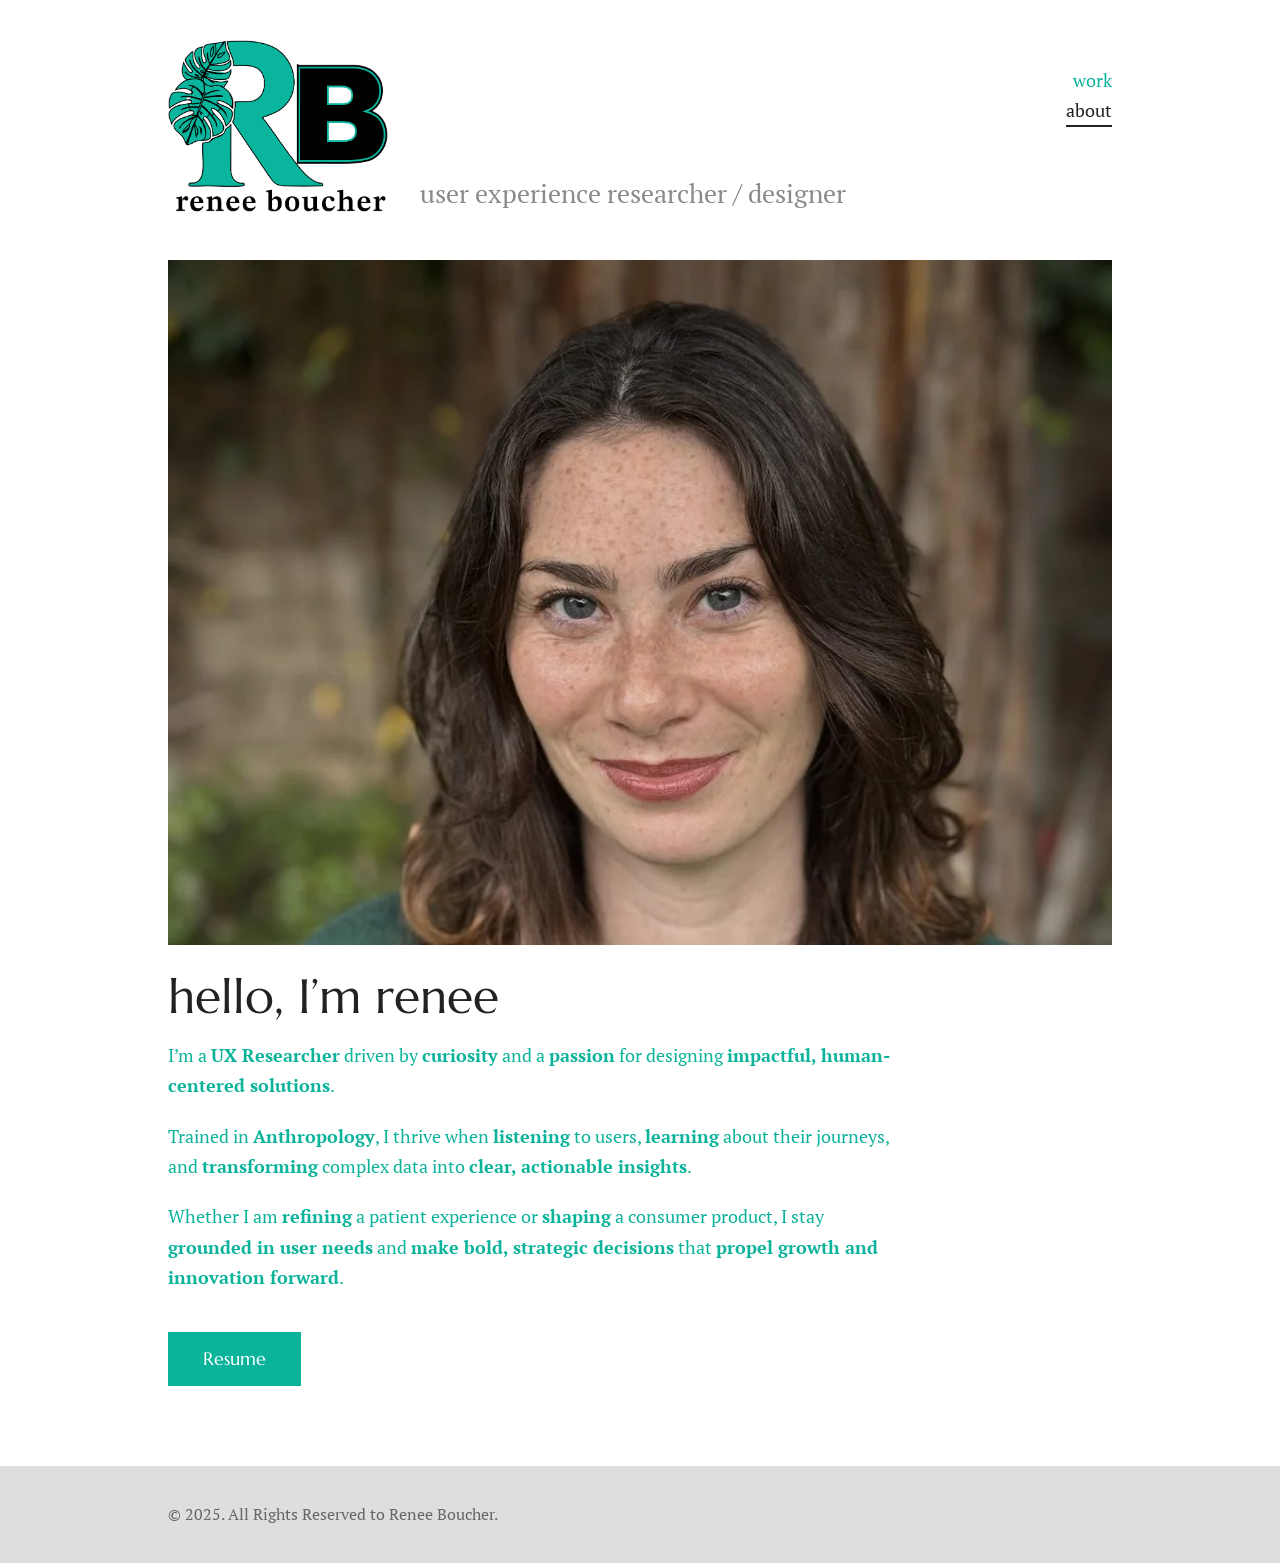
==== about.html @ fdcd7d86 "Add files via upload" ====
<!DOCTYPE html>
<html lang="en">
<head>
<meta charset="utf-8">
<meta name="viewport" content="width=device-width, initial-scale=1">
<title>about — Renee D Boucher</title>
<meta name="description" content="Renee Boucher: user experience researcher and designer.">
<link rel="preconnect" href="https://fonts.googleapis.com">
<link rel="preconnect" href="https://fonts.gstatic.com" crossorigin>
<link href="https://fonts.googleapis.com/css2?family=Marcellus&family=PT+Serif:ital,wght@0,400;0,700;1,400&display=swap" rel="stylesheet">
<link rel="stylesheet" href="style.css">
</head>
<body>
<header class="site-header">
  <a class="logo" href="index.html" aria-label="Renee Boucher, home"><img src="assets/logo.png" alt="RB monogram with a monstera leaf, 'renee boucher'"></a>
  <nav class="site-nav" aria-label="Main">
    <a href="index.html">work</a>
    <a href="about.html" aria-current="page">about</a>
  </nav>
  <p class="tagline">user experience researcher / designer</p>
</header>
<main>

<div class="about measure" style="max-width:none">
  <img class="about-photo" src="assets/about-photo.jpg" alt="Portrait of Renee Boucher">
  <h1>hello, I’m renee</h1>
  <div class="measure">
  <p>I’m a <b>UX Researcher</b> driven by <b>curiosity</b> and a <b>passion</b> for designing <b>impactful, human-centered solutions</b>.</p>
  <p>Trained in <b>Anthropology</b>, I thrive when <b>listening</b> to users, <b>learning</b> about their journeys, and <b>transforming</b> complex data into <b>clear, actionable insights</b>.</p>
  <p>Whether I am <b>refining</b> a patient experience or <b>shaping</b> a consumer product, I stay <b>grounded in user needs</b> and <b>make bold, strategic decisions</b> that <b>propel growth and innovation forward</b>.</p>
  <a class="btn" href="resume.pdf">Resume</a>
  </div>
</div>

</main>
<footer><p>© 2025. All Rights Reserved to Renee Boucher.</p></footer>
</body>
</html>
---- style.css ----
:root{
  --teal:#0bb39b;
  --teal-dark:#078a77;
  --ink:#222;
  --muted:#8a8a8a;
  --faint:#d9d9d9;
  --footer:#dedede;
  --measure:62rem;
}
*{box-sizing:border-box}
html{scroll-behavior:smooth}
body{
  margin:0;color:var(--ink);background:#fff;
  font-family:"PT Serif",Georgia,"Times New Roman",serif;
  font-size:1.125rem;line-height:1.65;
}
img{max-width:100%;height:auto;display:block}
a{color:inherit}
:focus-visible{outline:3px solid var(--teal);outline-offset:3px}

/* header */
.site-header{
  max-width:var(--measure);margin:0 auto;padding:2.5rem 1.5rem 0;
  display:grid;grid-template-columns:auto 1fr;grid-template-rows:auto auto;
  column-gap:2rem;
}
.logo{grid-row:1 / span 2;display:block;width:220px}
.site-nav{justify-self:end;text-align:right;display:flex;flex-direction:column;gap:.1rem;font-size:1.1rem;padding-top:1.6rem}
.site-nav a{text-decoration:none;color:var(--teal)}
.site-nav a[aria-current="page"]{color:var(--ink);border-bottom:2px solid var(--ink)}
.site-nav a:hover{border-bottom:2px solid var(--teal)}
.tagline{grid-column:2;align-self:end;justify-self:start;margin:0;color:var(--muted);font-size:1.6rem;line-height:1.2;padding-bottom:.2rem}

main{max-width:var(--measure);margin:0 auto;padding:3rem 1.5rem 4rem}
.measure{max-width:46rem}

h1,h2,h3{font-family:"Marcellus","PT Serif",Georgia,serif;font-weight:400;color:var(--teal);line-height:1.15;margin:0}
h1{font-size:clamp(2.1rem,5vw,3.1rem);margin-bottom:1rem}
h2{font-size:clamp(1.7rem,3.6vw,2.2rem);margin:4rem 0 1.2rem}
h3{font-size:1.35rem;margin:2.2rem 0 .8rem}
.role{font-weight:700;color:var(--faint);margin:0 0 2rem}
.lede{font-family:"Marcellus","PT Serif",serif;font-size:1.2rem;color:var(--ink);margin:0 0 2.2rem;max-width:44rem}
.hero{width:100%;aspect-ratio:2.4/1;object-fit:cover;margin:2rem 0}
.meta{margin:1.5rem 0 0;padding:0;list-style:none}
.meta li{margin:.5rem 0}
.meta b{color:var(--teal)}
p{margin:0 0 1.25rem}
strong,.key{font-weight:700}
.big-question{
  font-family:"Marcellus",serif;color:var(--teal);text-align:center;
  font-size:clamp(1.4rem,3vw,1.9rem);line-height:1.3;max-width:40rem;margin:4.5rem auto;
}
.quote{font-family:"Marcellus",serif;color:var(--teal);font-size:1.35rem;line-height:1.4;margin:2rem 0;max-width:44rem}
.quotes{margin:2rem 0}
.quotes p{font-family:"Marcellus",serif;color:var(--teal);font-size:1.25rem;margin:0 0 1.5rem}
figure{margin:2.5rem 0}
figure img{margin:0 auto}
figcaption{margin-top:.8rem;font-size:1rem;color:#555;text-align:center}
.figure-narrow img{max-width:34rem}
.pair{display:grid;grid-template-columns:1fr 1fr;gap:1.5rem;align-items:start;margin:2.5rem 0}
.pair figure{margin:0}
.bullets{max-width:34rem;margin:1rem 0 1.5rem 2rem}
.tasks{list-style:none;margin:1.5rem 0;padding:0}
.tasks li{margin:.6rem 0;color:var(--teal)}
.tasks b{color:var(--teal)}
.nda{color:var(--faint);margin-top:3rem}
.nda b{color:var(--faint)}

/* work grid */
.grid{display:grid;grid-template-columns:repeat(auto-fill,minmax(19rem,1fr));gap:2.5rem 2rem}
.card{display:block;text-decoration:none}
.card .thumb{width:100%;aspect-ratio:4/3;object-fit:cover;background:#f2f2f2}
.card h2{font-size:1.45rem;margin:1rem 0 .3rem}
.card p{margin:0;color:var(--muted);font-size:1rem}
.card:hover h2{text-decoration:underline;text-underline-offset:4px}

/* about */
.about-photo{width:100%;aspect-ratio:4/2.9;object-fit:cover;object-position:50% 38%;margin:0 0 1.5rem}
.about h1{color:var(--ink);font-size:clamp(2.2rem,5vw,3rem)}
.about p{color:var(--teal);font-size:1.15rem}
.about p b{font-weight:700}
.btn{
  display:inline-block;background:var(--teal);color:#fff;text-decoration:none;
  padding:.75rem 2.2rem;font-family:"Marcellus",serif;font-size:1.15rem;margin-top:1.2rem;
}
.btn:hover{background:var(--teal-dark)}

/* research */
.pubs{list-style:none;margin:0;padding:0}
.pubs li{margin:0 0 2rem}
.pubs a{border-bottom:2px solid var(--ink);text-decoration:none;font-family:"Marcellus",serif}
.pubs a:hover{color:var(--teal);border-color:var(--teal)}
.pubs .venue{color:#777}
.in-review{font-style:italic;color:#777}

/* galleries */
.gallery{display:flex;flex-direction:column;align-items:center;gap:1.1rem;margin:2rem 0}
.gallery img{max-height:46rem;width:auto}

/* pager */
.pager{display:flex;justify-content:space-between;gap:1.5rem;margin-top:5rem;font-family:"Marcellus",serif;font-size:1.5rem;line-height:1.2}
.pager a{text-decoration:none;display:flex;gap:.8rem;align-items:center;max-width:46%}
.pager a:hover span{text-decoration:underline;text-underline-offset:4px}
.pager .next{margin-left:auto;text-align:right}

footer{background:var(--footer);color:#fff;margin-top:1rem}
footer p{max-width:var(--measure);margin:0 auto;padding:2.2rem 1.5rem;color:#666;font-size:1rem}

@media (max-width:720px){
  body{font-size:1.05rem}
  .site-header{grid-template-columns:1fr auto;padding-top:1.5rem}
  .logo{width:150px;grid-row:1}
  .site-nav{grid-column:2;padding-top:.6rem}
  .tagline{grid-column:1 / -1;grid-row:2;font-size:1.2rem;margin-top:.6rem}
  .pair{grid-template-columns:1fr}
  .hero{aspect-ratio:1.7/1}
  .pager{font-size:1.15rem}
}
@media (prefers-reduced-motion:reduce){html{scroll-behavior:auto}}

/* media / demos */
.demo{display:grid;grid-template-columns:minmax(0,20rem) 1fr;gap:3rem;align-items:start;margin:2.5rem 0}
.demo video{width:100%;height:auto;background:#000;display:block}
.demo-wide video{width:100%;height:auto;background:#000;display:block}
.screens{display:grid;grid-template-columns:repeat(4,1fr);gap:1.25rem;margin:2.5rem 0}
.screens figure{margin:0}
.screens figcaption{font-size:.95rem}
.card .thumb-contain{object-fit:contain;background:#111}
@media (max-width:720px){
  .demo{grid-template-columns:1fr;gap:1.5rem}
  .demo video{max-width:20rem;margin:0 auto}
  .screens{grid-template-columns:repeat(2,1fr)}
}
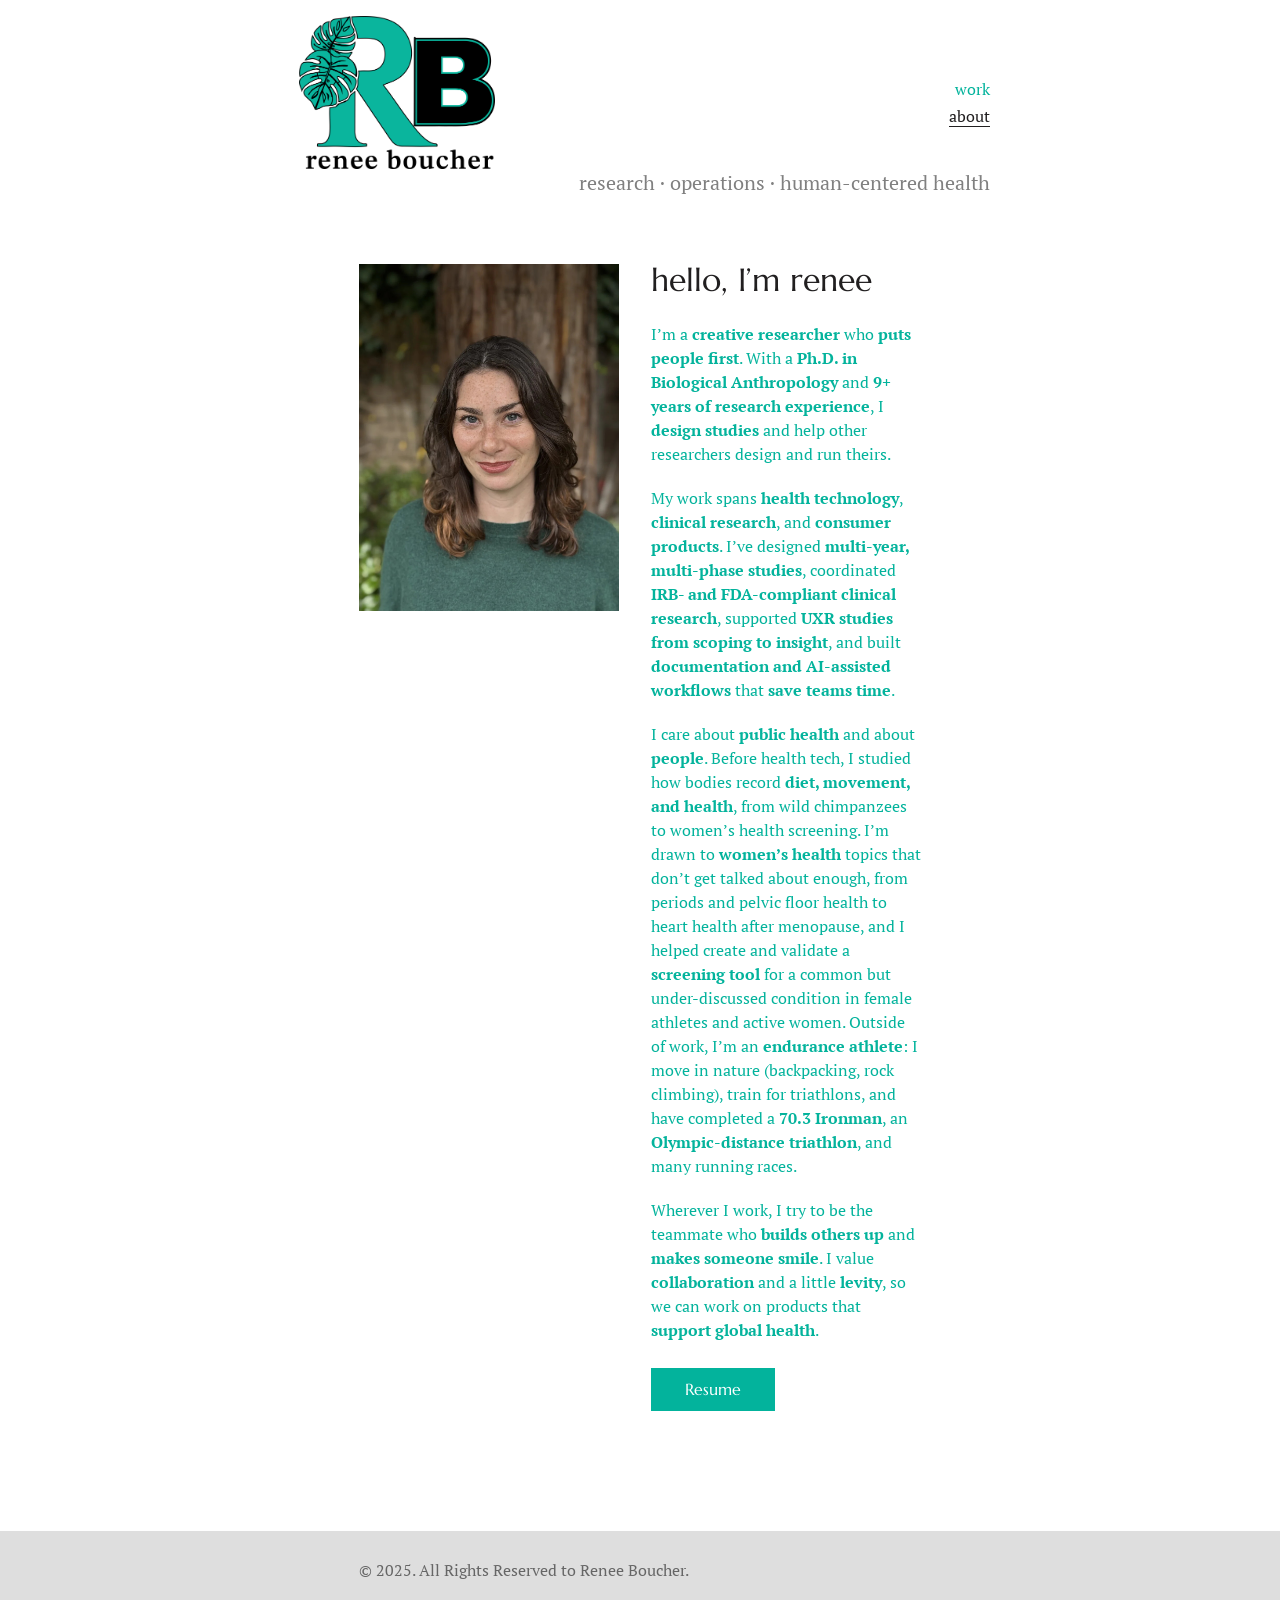
==== commit bf9b60a9: "Add files via upload" ====
--- a/about.html
+++ b/about.html
@@ -4,7 +4,7 @@
 <meta charset="utf-8">
 <meta name="viewport" content="width=device-width, initial-scale=1">
 <title>about — Renee D Boucher</title>
-<meta name="description" content="Renee Boucher: user experience researcher and designer.">
+<meta name="description" content="Renee Boucher: research, operations, and human-centered health.">
 <link rel="preconnect" href="https://fonts.googleapis.com">
 <link rel="preconnect" href="https://fonts.gstatic.com" crossorigin>
 <link href="https://fonts.googleapis.com/css2?family=Marcellus&family=PT+Serif:ital,wght@0,400;0,700;1,400&display=swap" rel="stylesheet">
@@ -17,18 +17,19 @@
     <a href="index.html">work</a>
     <a href="about.html" aria-current="page">about</a>
   </nav>
-  <p class="tagline">user experience researcher / designer</p>
+  <p class="tagline">research · operations · human-centered health</p>
 </header>
 <main>
 
-<div class="about measure" style="max-width:none">
+<div class="about">
   <img class="about-photo" src="assets/about-photo.jpg" alt="Portrait of Renee Boucher">
-  <h1>hello, I’m renee</h1>
-  <div class="measure">
-  <p>I’m a <b>UX Researcher</b> driven by <b>curiosity</b> and a <b>passion</b> for designing <b>impactful, human-centered solutions</b>.</p>
-  <p>Trained in <b>Anthropology</b>, I thrive when <b>listening</b> to users, <b>learning</b> about their journeys, and <b>transforming</b> complex data into <b>clear, actionable insights</b>.</p>
-  <p>Whether I am <b>refining</b> a patient experience or <b>shaping</b> a consumer product, I stay <b>grounded in user needs</b> and <b>make bold, strategic decisions</b> that <b>propel growth and innovation forward</b>.</p>
-  <a class="btn" href="resume.pdf">Resume</a>
+  <div>
+    <h1>hello, I’m renee</h1>
+    <p>I’m a <b>creative researcher</b> who <b>puts people first</b>. With a <b>Ph.D. in Biological Anthropology</b> and <b>9+ years of research experience</b>, I <b>design studies</b> and help other researchers design and run theirs.</p>
+    <p>My work spans <b>health technology</b>, <b>clinical research</b>, and <b>consumer products</b>. I’ve designed <b>multi-year, multi-phase studies</b>, coordinated <b>IRB- and FDA-compliant clinical research</b>, supported <b>UXR studies from scoping to insight</b>, and built <b>documentation and AI-assisted workflows</b> that <b>save teams time</b>.</p>
+    <p>I care about <b>public health</b> and about <b>people</b>. Before health tech, I studied how bodies record <b>diet, movement, and health</b>, from wild chimpanzees to women’s health screening. I’m drawn to <b>women’s health</b> topics that don’t get talked about enough, from periods and pelvic floor health to heart health after menopause, and I helped create and validate a <b>screening tool</b> for a common but under-discussed condition in female athletes and active women. Outside of work, I’m an <b>endurance athlete</b>: I move in nature (backpacking, rock climbing), train for triathlons, and have completed a <b>70.3 Ironman</b>, an <b>Olympic-distance triathlon</b>, and many running races.</p>
+    <p>Wherever I work, I try to be the teammate who <b>builds others up</b> and <b>makes someone smile</b>. I value <b>collaboration</b> and a little <b>levity</b>, so we can work on products that <b>support global health</b>.</p>
+    <a class="btn" href="resume.pdf">Resume</a>
   </div>
 </div>
 
--- a/style.css
+++ b/style.css
@@ -1,133 +1,139 @@
+/* Built to match the original Squarespace pages (measured from the PDFs at an 816px page width). */
 :root{
-  --teal:#0bb39b;
-  --teal-dark:#078a77;
-  --ink:#222;
-  --muted:#8a8a8a;
-  --faint:#d9d9d9;
-  --footer:#dedede;
-  --measure:62rem;
+  --teal:#03b39c;
+  --ink:#211f20;
+  --muted:#808080;
+  --faint:#dedede;
+  --page:816px;
 }
 *{box-sizing:border-box}
-html{scroll-behavior:smooth}
-body{
-  margin:0;color:var(--ink);background:#fff;
-  font-family:"PT Serif",Georgia,"Times New Roman",serif;
-  font-size:1.125rem;line-height:1.65;
-}
-img{max-width:100%;height:auto;display:block}
+body{margin:0;background:#fff;color:var(--ink);font-family:"Marcellus",Georgia,serif;font-size:16px;line-height:1.17}
+img,video{max-width:100%;height:auto;display:block}
 a{color:inherit}
 :focus-visible{outline:3px solid var(--teal);outline-offset:3px}
 
-/* header */
-.site-header{
-  max-width:var(--measure);margin:0 auto;padding:2.5rem 1.5rem 0;
-  display:grid;grid-template-columns:auto 1fr;grid-template-rows:auto auto;
-  column-gap:2rem;
+/* header: --u is 1% of the page width, capped at the 816px page */
+:root{--u:calc(min(100vw,816px) / 100)}
+.site-header{position:relative;max-width:var(--page);margin:0 auto;height:calc(var(--u) * 28.7)}
+.logo{position:absolute;left:calc(var(--u) * 8.2);top:calc(var(--u) * 2);width:calc(var(--u) * 24);display:block}
+.site-nav{position:absolute;right:calc(var(--u) * 7.1);top:calc(var(--u) * 9.8);display:flex;flex-direction:column;align-items:flex-end;gap:calc(var(--u) * 1);
+  font-family:"PT Serif",Georgia,serif;font-size:clamp(13px,1.96vw,16px);line-height:1.2}
+.site-nav a{text-decoration:none;color:var(--teal)}
+.site-nav a[aria-current="page"]{color:var(--ink);border-bottom:1px solid var(--ink)}
+.site-nav a:hover{border-bottom:1px solid var(--teal)}
+.tagline{position:absolute;right:calc(var(--u) * 7.1);top:calc(var(--u) * 21.2);margin:0;color:var(--muted);text-align:right;white-space:nowrap;
+  font-family:"PT Serif",Georgia,serif;font-size:clamp(11px,2.45vw,20px);line-height:1}
+
+main{max-width:var(--page);margin:0 auto;padding:0 9.9% 120px}
+h1,h2{font-weight:400;color:var(--teal);margin:0}
+h1{font-size:32px;line-height:1.06}
+h2{font-size:32px;line-height:1.06;margin:133px 0 31px}
+h2.sm{font-size:24px;margin:60px 0 31px}
+h3{font-weight:400;color:var(--ink);font-size:16px;margin:0 0 .6em}
+p{margin:0 0 29px}
+.role{font-family:"PT Serif",Georgia,serif;font-weight:700;color:var(--faint);margin:110px 0 49px}
+.lede{margin:0 0 52px}
+.key{font-weight:700}
+.hero{width:100%;aspect-ratio:654/235;object-fit:cover;margin:0 0 13px}
+.meta{list-style:none;margin:0;padding:0;font-family:"PT Serif",Georgia,serif}
+.meta li{margin:0 0 16px}
+.meta b{color:var(--teal)}
+.big-question{font-size:24px;line-height:1.17;color:var(--teal);text-align:center;max-width:603px;margin:70px auto 0}
+.quote{font-size:24px;line-height:1.17;color:var(--teal);margin:0 0 29px}
+.q19{font-size:19px;color:var(--teal);margin:0 0 110px;max-width:610px}
+.q24{font-size:24px;color:var(--teal);margin:0 0 110px}
+figure{margin:100px auto 0;text-align:center}
+figure img{margin:0 auto}
+figure + p,figure + ul,figure + .big-question{margin-top:60px}
+figcaption{margin-top:14px}
+.w454{width:454px}.w428{width:428px}.w400{width:400px}.w384{width:384px}.w312{width:312px}.w288{width:288px}.w264{width:264px}
+.w166{width:166px}.w128{width:128px}.w506{width:506px}.w558{width:558px}
+.banner{width:100%;aspect-ratio:654/200;object-fit:cover}
+.banner-200{width:100%;aspect-ratio:654/200;object-fit:cover}
+.bullets{list-style:none;margin:0 0 28px 102px;padding:0}
+.bullets li{margin:0 0 8px}
+.bullets li::before{content:"\2022\00a0"}
+.tasks{list-style:none;margin:40px 0 0;padding:0;font-family:"PT Serif",Georgia,serif;color:var(--teal)}
+.tasks li{margin:0 0 21px}
+.tasks b{font-weight:700}
+.nda{font-family:"PT Serif",Georgia,serif;font-weight:700;color:var(--faint);margin:130px 0 0}
+.pager{display:flex;justify-content:space-between;gap:24px;margin-top:70px;font-size:24px;line-height:1.17}
+.pager a{display:flex;gap:28px;align-items:flex-start;text-decoration:none;max-width:47%}
+.pager .next{margin-left:auto;text-align:right}
+.pager a:hover span:not([aria-hidden]){text-decoration:underline;text-underline-offset:4px}
+footer{background:var(--faint)}
+footer p{max-width:var(--page);margin:0 auto;padding:30px 9.9%;color:#666;font-family:"PT Serif",Georgia,serif}
+
+/* pairs and galleries */
+.pair{display:grid;grid-template-columns:1fr 1fr;gap:20px;align-items:start;margin-top:100px}
+.pair figure{margin:0}
+
+/* home: tiles that blur on hover and reveal the title */
+.tiles{display:grid;grid-template-columns:repeat(3,1fr);gap:18px;margin-top:20px}
+.tile{position:relative;display:block;aspect-ratio:1/1;overflow:hidden;background:#111;text-decoration:none}
+.tile img{width:100%;height:100%;object-fit:cover;transition:filter .25s,transform .25s}
+.tile img.contain{object-fit:contain}
+.tile img.contain-light{object-fit:contain;background:#f3f3f3;padding:6px}
+.tile .tile-title{position:absolute;inset:0;display:flex;align-items:center;justify-content:center;text-align:center;
+  padding:14px;color:#fff;font-size:21px;line-height:1.2;opacity:0;transition:opacity .25s;
+  background:rgba(0,0,0,.28);text-shadow:0 1px 8px rgba(0,0,0,.45)}
+@media (hover:hover){
+  .tile:hover img,.tile:focus-visible img{filter:blur(7px);transform:scale(1.06)}
+  .tile:hover .tile-title,.tile:focus-visible .tile-title{opacity:1}
 }
-.logo{grid-row:1 / span 2;display:block;width:220px}
-.site-nav{justify-self:end;text-align:right;display:flex;flex-direction:column;gap:.1rem;font-size:1.1rem;padding-top:1.6rem}
-.site-nav a{text-decoration:none;color:var(--teal)}
-.site-nav a[aria-current="page"]{color:var(--ink);border-bottom:2px solid var(--ink)}
-.site-nav a:hover{border-bottom:2px solid var(--teal)}
-.tagline{grid-column:2;align-self:end;justify-self:start;margin:0;color:var(--muted);font-size:1.6rem;line-height:1.2;padding-bottom:.2rem}
-
-main{max-width:var(--measure);margin:0 auto;padding:3rem 1.5rem 4rem}
-.measure{max-width:46rem}
-
-h1,h2,h3{font-family:"Marcellus","PT Serif",Georgia,serif;font-weight:400;color:var(--teal);line-height:1.15;margin:0}
-h1{font-size:clamp(2.1rem,5vw,3.1rem);margin-bottom:1rem}
-h2{font-size:clamp(1.7rem,3.6vw,2.2rem);margin:4rem 0 1.2rem}
-h3{font-size:1.35rem;margin:2.2rem 0 .8rem}
-.role{font-weight:700;color:var(--faint);margin:0 0 2rem}
-.lede{font-family:"Marcellus","PT Serif",serif;font-size:1.2rem;color:var(--ink);margin:0 0 2.2rem;max-width:44rem}
-.hero{width:100%;aspect-ratio:2.4/1;object-fit:cover;margin:2rem 0}
-.meta{margin:1.5rem 0 0;padding:0;list-style:none}
-.meta li{margin:.5rem 0}
-.meta b{color:var(--teal)}
-p{margin:0 0 1.25rem}
-strong,.key{font-weight:700}
-.big-question{
-  font-family:"Marcellus",serif;color:var(--teal);text-align:center;
-  font-size:clamp(1.4rem,3vw,1.9rem);line-height:1.3;max-width:40rem;margin:4.5rem auto;
+@media (hover:none){
+  .tile{aspect-ratio:auto;overflow:visible;background:none}
+  .tile img{height:auto;aspect-ratio:1/1;background:#111}
+  .tile img.contain-light{background:#f3f3f3}
+  .tile .tile-title{position:static;display:block;opacity:1;color:var(--teal);background:none;text-shadow:none;
+    text-align:left;padding:10px 0 4px;font-size:17px;line-height:1.2}
 }
-.quote{font-family:"Marcellus",serif;color:var(--teal);font-size:1.35rem;line-height:1.4;margin:2rem 0;max-width:44rem}
-.quotes{margin:2rem 0}
-.quotes p{font-family:"Marcellus",serif;color:var(--teal);font-size:1.25rem;margin:0 0 1.5rem}
-figure{margin:2.5rem 0}
-figure img{margin:0 auto}
-figcaption{margin-top:.8rem;font-size:1rem;color:#555;text-align:center}
-.figure-narrow img{max-width:34rem}
-.pair{display:grid;grid-template-columns:1fr 1fr;gap:1.5rem;align-items:start;margin:2.5rem 0}
-.pair figure{margin:0}
-.bullets{max-width:34rem;margin:1rem 0 1.5rem 2rem}
-.tasks{list-style:none;margin:1.5rem 0;padding:0}
-.tasks li{margin:.6rem 0;color:var(--teal)}
-.tasks b{color:var(--teal)}
-.nda{color:var(--faint);margin-top:3rem}
-.nda b{color:var(--faint)}
-
-/* work grid */
-.grid{display:grid;grid-template-columns:repeat(auto-fill,minmax(19rem,1fr));gap:2.5rem 2rem}
-.card{display:block;text-decoration:none}
-.card .thumb{width:100%;aspect-ratio:4/3;object-fit:cover;background:#f2f2f2}
-.card h2{font-size:1.45rem;margin:1rem 0 .3rem}
-.card p{margin:0;color:var(--muted);font-size:1rem}
-.card:hover h2{text-decoration:underline;text-underline-offset:4px}
+@media (prefers-reduced-motion:reduce){.tile img,.tile .tile-title{transition:none}}
 
 /* about */
-.about-photo{width:100%;aspect-ratio:4/2.9;object-fit:cover;object-position:50% 38%;margin:0 0 1.5rem}
-.about h1{color:var(--ink);font-size:clamp(2.2rem,5vw,3rem)}
-.about p{color:var(--teal);font-size:1.15rem}
+.about{display:grid;grid-template-columns:260px 1fr;gap:32px;align-items:start;margin-top:30px}
+.about-photo{width:100%;aspect-ratio:3/4;object-fit:cover;object-position:50% 25%}
+.about h1{color:var(--ink);margin-bottom:24px}
+.about p{font-family:"PT Serif",Georgia,serif;color:var(--teal);line-height:1.5;margin-bottom:20px}
 .about p b{font-weight:700}
-.btn{
-  display:inline-block;background:var(--teal);color:#fff;text-decoration:none;
-  padding:.75rem 2.2rem;font-family:"Marcellus",serif;font-size:1.15rem;margin-top:1.2rem;
-}
-.btn:hover{background:var(--teal-dark)}
+.btn{display:inline-block;background:var(--teal);color:#fff;text-decoration:none;padding:12px 34px;margin-top:6px}
+.btn:hover{background:#028a78}
 
 /* research */
 .pubs{list-style:none;margin:0;padding:0}
-.pubs li{margin:0 0 2rem}
-.pubs a{border-bottom:2px solid var(--ink);text-decoration:none;font-family:"Marcellus",serif}
-.pubs a:hover{color:var(--teal);border-color:var(--teal)}
-.pubs .venue{color:#777}
-.in-review{font-style:italic;color:#777}
+.pubs li{margin:0 0 31px}
+.pubs a{text-decoration:underline;text-decoration-thickness:1px;text-underline-offset:3px}
+.pubs a:hover{color:var(--teal)}
+.venue{color:var(--muted)}
+.in-review{font-style:italic;color:var(--muted)}
 
-/* galleries */
-.gallery{display:flex;flex-direction:column;align-items:center;gap:1.1rem;margin:2rem 0}
-.gallery img{max-height:46rem;width:auto}
+/* artwork */
+.gallery{display:flex;flex-direction:column;align-items:center;gap:11px;margin:40px 0}
+.gallery img{height:auto}
 
-/* pager */
-.pager{display:flex;justify-content:space-between;gap:1.5rem;margin-top:5rem;font-family:"Marcellus",serif;font-size:1.5rem;line-height:1.2}
-.pager a{text-decoration:none;display:flex;gap:.8rem;align-items:center;max-width:46%}
-.pager a:hover span{text-decoration:underline;text-underline-offset:4px}
-.pager .next{margin-left:auto;text-align:right}
+/* demos */
+.demo{display:grid;grid-template-columns:minmax(0,260px) 1fr;gap:40px;align-items:start;margin:60px 0 0}
+.demo video{width:100%;background:#000}
+.demo-wide video{width:100%;background:#000}
+.screens{display:grid;grid-template-columns:repeat(4,1fr);gap:14px;margin-top:70px}
+.screens figure{margin:0}
+.screens figcaption{font-size:14px;margin-top:8px}
 
-footer{background:var(--footer);color:#fff;margin-top:1rem}
-footer p{max-width:var(--measure);margin:0 auto;padding:2.2rem 1.5rem;color:#666;font-size:1rem}
+@media (max-width:640px){
+  .tiles{grid-template-columns:repeat(2,1fr)}
+  .about{grid-template-columns:1fr}
+  .about-photo{max-width:320px}
+  .demo{grid-template-columns:1fr}
+  .demo video{max-width:260px}
+  .screens{grid-template-columns:repeat(2,1fr)}
+  .w454,.w428,.w400,.w384,.w312,.w288,.w506,.w558{width:100%}
+  h2{margin-top:90px}
+  .pager{font-size:19px}
+}
 
-@media (max-width:720px){
-  body{font-size:1.05rem}
-  .site-header{grid-template-columns:1fr auto;padding-top:1.5rem}
-  .logo{width:150px;grid-row:1}
-  .site-nav{grid-column:2;padding-top:.6rem}
-  .tagline{grid-column:1 / -1;grid-row:2;font-size:1.2rem;margin-top:.6rem}
-  .pair{grid-template-columns:1fr}
-  .hero{aspect-ratio:1.7/1}
-  .pager{font-size:1.15rem}
-}
-@media (prefers-reduced-motion:reduce){html{scroll-behavior:auto}}
+.credit{font-size:14px;line-height:1.35;color:#555;text-align:left;margin-top:12px}
+.credit a{color:#555}
+.credit a:hover{color:var(--teal)}
+.pair figcaption{font-size:14px;color:#555}
 
-/* media / demos */
-.demo{display:grid;grid-template-columns:minmax(0,20rem) 1fr;gap:3rem;align-items:start;margin:2.5rem 0}
-.demo video{width:100%;height:auto;background:#000;display:block}
-.demo-wide video{width:100%;height:auto;background:#000;display:block}
-.screens{display:grid;grid-template-columns:repeat(4,1fr);gap:1.25rem;margin:2.5rem 0}
-.screens figure{margin:0}
-.screens figcaption{font-size:.95rem}
-.card .thumb-contain{object-fit:contain;background:#111}
-@media (max-width:720px){
-  .demo{grid-template-columns:1fr;gap:1.5rem}
-  .demo video{max-width:20rem;margin:0 auto}
-  .screens{grid-template-columns:repeat(2,1fr)}
-}
+.pair + p{margin-top:60px}
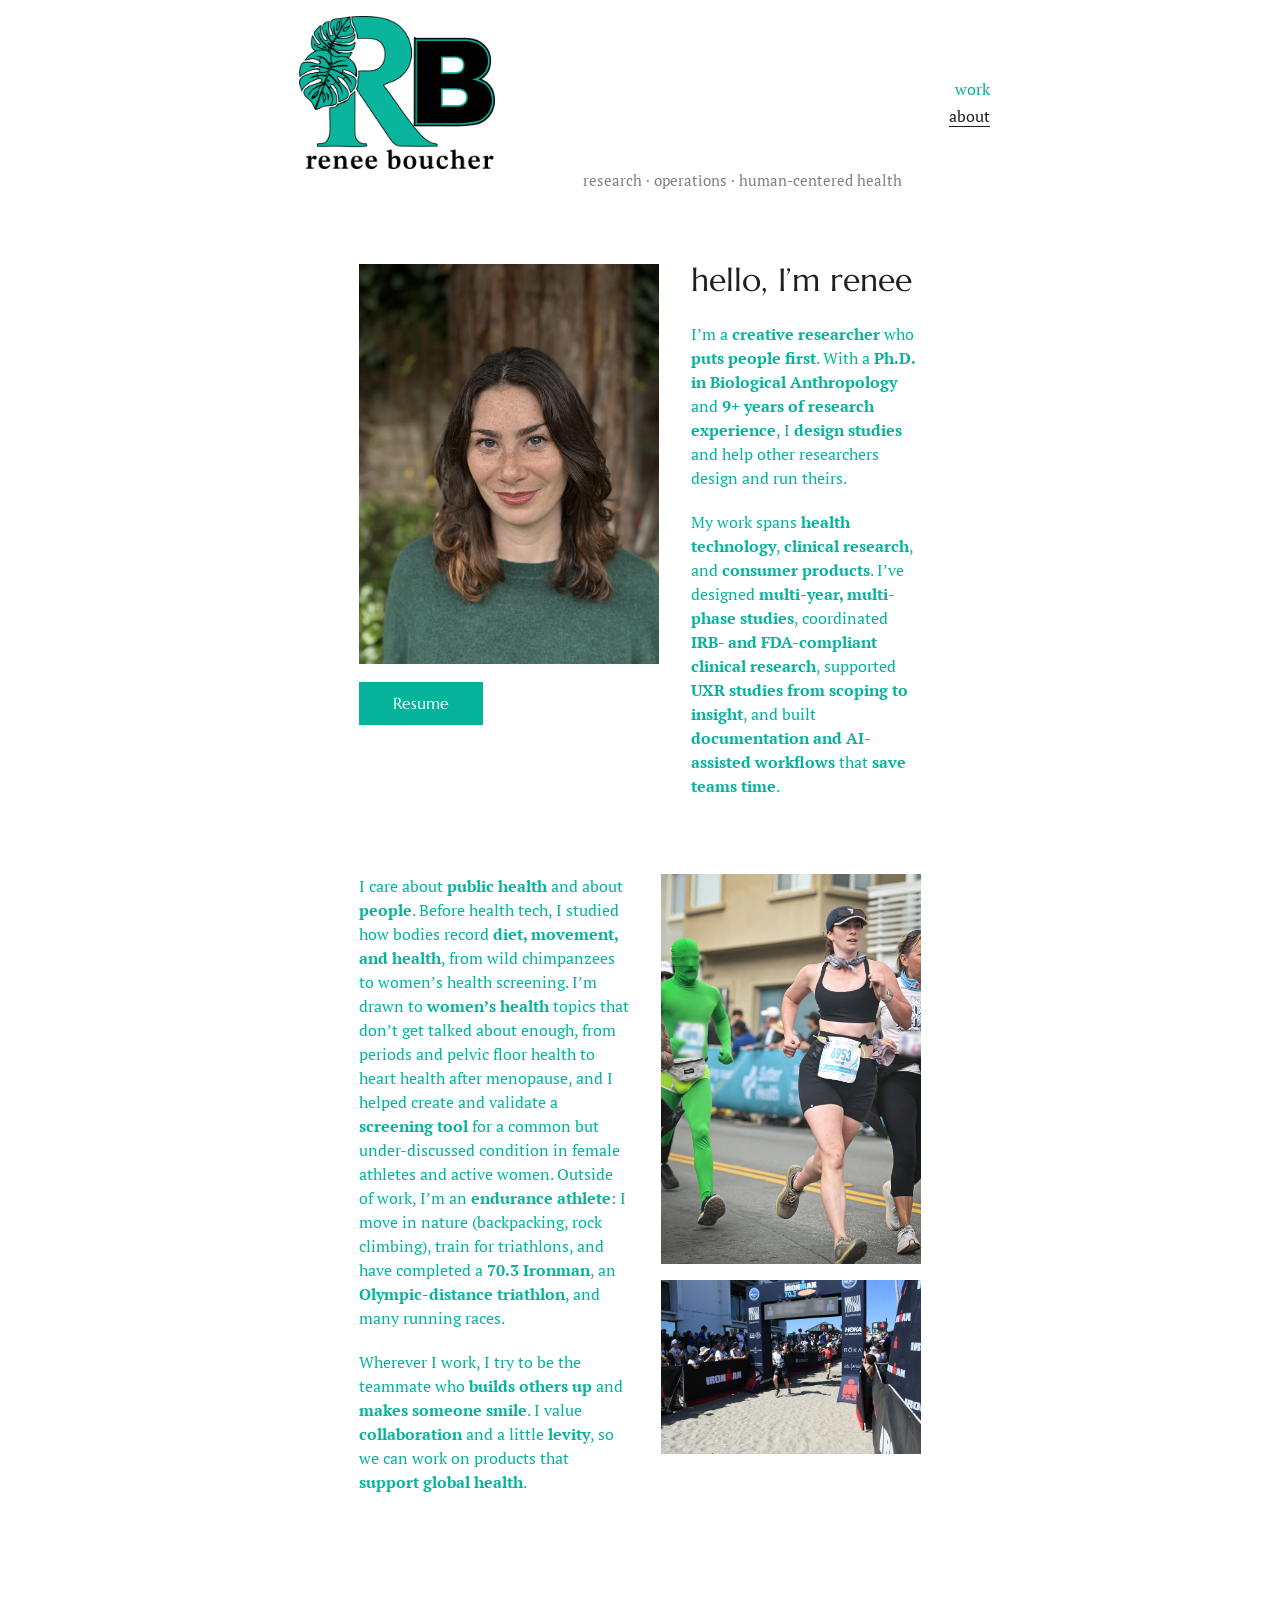
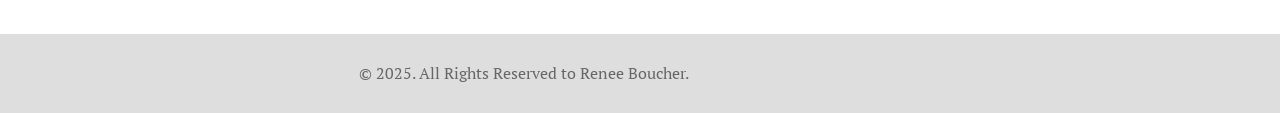
==== commit 30c918bd: "Add files via upload" ====
--- a/about.html
+++ b/about.html
@@ -8,11 +8,11 @@
 <link rel="preconnect" href="https://fonts.googleapis.com">
 <link rel="preconnect" href="https://fonts.gstatic.com" crossorigin>
 <link href="https://fonts.googleapis.com/css2?family=Marcellus&family=PT+Serif:ital,wght@0,400;0,700;1,400&display=swap" rel="stylesheet">
-<link rel="stylesheet" href="style.css">
+<link rel="stylesheet" href="style.css?v=20261026b">
 </head>
 <body>
 <header class="site-header">
-  <a class="logo" href="index.html" aria-label="Renee Boucher, home"><img src="assets/logo.png" alt="RB monogram with a monstera leaf, 'renee boucher'"></a>
+  <a class="logo" href="index.html" aria-label="Renee Boucher, home"><img src="assets/logo.png?v=20261026b" alt="RB monogram with a monstera leaf, 'renee boucher'"></a>
   <nav class="site-nav" aria-label="Main">
     <a href="index.html">work</a>
     <a href="about.html" aria-current="page">about</a>
@@ -22,14 +22,24 @@
 <main>
 
 <div class="about">
-  <img class="about-photo" src="assets/about-photo.jpg" alt="Portrait of Renee Boucher">
+  <div class="about-left">
+    <img class="about-photo" src="assets/about-photo.jpg?v=20261026b" alt="Portrait of Renee Boucher">
+    <a class="btn" href="resume.pdf">Resume</a>
+  </div>
   <div>
     <h1>hello, I’m renee</h1>
     <p>I’m a <b>creative researcher</b> who <b>puts people first</b>. With a <b>Ph.D. in Biological Anthropology</b> and <b>9+ years of research experience</b>, I <b>design studies</b> and help other researchers design and run theirs.</p>
     <p>My work spans <b>health technology</b>, <b>clinical research</b>, and <b>consumer products</b>. I’ve designed <b>multi-year, multi-phase studies</b>, coordinated <b>IRB- and FDA-compliant clinical research</b>, supported <b>UXR studies from scoping to insight</b>, and built <b>documentation and AI-assisted workflows</b> that <b>save teams time</b>.</p>
+  </div>
+</div>
+<div class="about-row2">
+  <div class="about-text">
     <p>I care about <b>public health</b> and about <b>people</b>. Before health tech, I studied how bodies record <b>diet, movement, and health</b>, from wild chimpanzees to women’s health screening. I’m drawn to <b>women’s health</b> topics that don’t get talked about enough, from periods and pelvic floor health to heart health after menopause, and I helped create and validate a <b>screening tool</b> for a common but under-discussed condition in female athletes and active women. Outside of work, I’m an <b>endurance athlete</b>: I move in nature (backpacking, rock climbing), train for triathlons, and have completed a <b>70.3 Ironman</b>, an <b>Olympic-distance triathlon</b>, and many running races.</p>
     <p>Wherever I work, I try to be the teammate who <b>builds others up</b> and <b>makes someone smile</b>. I value <b>collaboration</b> and a little <b>levity</b>, so we can work on products that <b>support global health</b>.</p>
-    <a class="btn" href="resume.pdf">Resume</a>
+  </div>
+  <div class="about-photos">
+    <img src="assets/about-run.jpg?v=20261026b" alt="Renee running in a road race" loading="lazy">
+    <img src="assets/about-ironman.jpg?v=20261026b" alt="Renee running toward the finish line of the IRONMAN 70.3 Santa Cruz race" loading="lazy">
   </div>
 </div>
 
--- a/style.css
+++ b/style.css
@@ -21,8 +21,7 @@
 .site-nav a{text-decoration:none;color:var(--teal)}
 .site-nav a[aria-current="page"]{color:var(--ink);border-bottom:1px solid var(--ink)}
 .site-nav a:hover{border-bottom:1px solid var(--teal)}
-.tagline{position:absolute;right:calc(var(--u) * 7.1);top:calc(var(--u) * 21.2);margin:0;color:var(--muted);text-align:right;white-space:nowrap;
-  font-family:"PT Serif",Georgia,serif;font-size:clamp(11px,2.45vw,20px);line-height:1}
+.tagline{position:absolute;left:calc(var(--u) * 62.5);top:calc(var(--u) * 21.2);transform:translateX(-50%);margin:0;color:var(--muted);white-space:nowrap;font-family:"PT Serif",Georgia,serif;font-size:clamp(9px,1.84vw,15px);line-height:1}
 
 main{max-width:var(--page);margin:0 auto;padding:0 9.9% 120px}
 h1,h2{font-weight:400;color:var(--teal);margin:0}
@@ -33,7 +32,7 @@
 p{margin:0 0 29px}
 .role{font-family:"PT Serif",Georgia,serif;font-weight:700;color:var(--faint);margin:110px 0 49px}
 .lede{margin:0 0 52px}
-.key{font-weight:700}
+.key{font-weight:400;font-synthesis:none;-webkit-text-stroke:.03em currentColor}
 .hero{width:100%;aspect-ratio:654/235;object-fit:cover;margin:0 0 13px}
 .meta{list-style:none;margin:0;padding:0;font-family:"PT Serif",Georgia,serif}
 .meta li{margin:0 0 16px}
@@ -47,7 +46,7 @@
 figure + p,figure + ul,figure + .big-question{margin-top:60px}
 figcaption{margin-top:14px}
 .w454{width:454px}.w428{width:428px}.w400{width:400px}.w384{width:384px}.w312{width:312px}.w288{width:288px}.w264{width:264px}
-.w166{width:166px}.w128{width:128px}.w506{width:506px}.w558{width:558px}
+.w166{width:166px}.w260{width:260px}.w380{width:380px}.w654{width:100%}.w128{width:128px}.w506{width:506px}.w558{width:558px}
 .banner{width:100%;aspect-ratio:654/200;object-fit:cover}
 .banner-200{width:100%;aspect-ratio:654/200;object-fit:cover}
 .bullets{list-style:none;margin:0 0 28px 102px;padding:0}
@@ -68,7 +67,7 @@
 .pair{display:grid;grid-template-columns:1fr 1fr;gap:20px;align-items:start;margin-top:100px}
 .pair figure{margin:0}
 
-/* home: tiles that blur on hover and reveal the title */
+/* home: tiles blur on hover and reveal the title */
 .tiles{display:grid;grid-template-columns:repeat(3,1fr);gap:18px;margin-top:20px}
 .tile{position:relative;display:block;aspect-ratio:1/1;overflow:hidden;background:#111;text-decoration:none}
 .tile img{width:100%;height:100%;object-fit:cover;transition:filter .25s,transform .25s}
@@ -77,26 +76,28 @@
 .tile .tile-title{position:absolute;inset:0;display:flex;align-items:center;justify-content:center;text-align:center;
   padding:14px;color:#fff;font-size:21px;line-height:1.2;opacity:0;transition:opacity .25s;
   background:rgba(0,0,0,.28);text-shadow:0 1px 8px rgba(0,0,0,.45)}
-@media (hover:hover){
-  .tile:hover img,.tile:focus-visible img{filter:blur(7px);transform:scale(1.06)}
-  .tile:hover .tile-title,.tile:focus-visible .tile-title{opacity:1}
-}
-@media (hover:none){
+.tile:hover img,.tile:focus-visible img{filter:blur(7px);transform:scale(1.06)}
+.tile:hover .tile-title,.tile:focus-visible .tile-title{opacity:1}
+@media (hover:none) and (pointer:coarse){
   .tile{aspect-ratio:auto;overflow:visible;background:none}
-  .tile img{height:auto;aspect-ratio:1/1;background:#111}
+  .tile img,.tile:hover img{height:auto;aspect-ratio:1/1;background:#111;filter:none;transform:none}
   .tile img.contain-light{background:#f3f3f3}
-  .tile .tile-title{position:static;display:block;opacity:1;color:var(--teal);background:none;text-shadow:none;
+  .tile .tile-title,.tile:hover .tile-title{position:static;display:block;opacity:1;color:var(--teal);background:none;text-shadow:none;
     text-align:left;padding:10px 0 4px;font-size:17px;line-height:1.2}
 }
 @media (prefers-reduced-motion:reduce){.tile img,.tile .tile-title{transition:none}}
 
 /* about */
-.about{display:grid;grid-template-columns:260px 1fr;gap:32px;align-items:start;margin-top:30px}
+.about{display:grid;grid-template-columns:300px 1fr;gap:32px;align-items:start;margin-top:30px}
+.about-left{display:flex;flex-direction:column;align-items:flex-start;gap:18px}
 .about-photo{width:100%;aspect-ratio:3/4;object-fit:cover;object-position:50% 25%}
 .about h1{color:var(--ink);margin-bottom:24px}
-.about p{font-family:"PT Serif",Georgia,serif;color:var(--teal);line-height:1.5;margin-bottom:20px}
-.about p b{font-weight:700}
-.btn{display:inline-block;background:var(--teal);color:#fff;text-decoration:none;padding:12px 34px;margin-top:6px}
+.about p,.about-row2 p{font-family:"PT Serif",Georgia,serif;color:var(--teal);line-height:1.5;margin-bottom:20px}
+.about p b,.about-row2 p b{font-weight:700}
+.about-row2{display:grid;grid-template-columns:1fr 260px;gap:32px;align-items:start;margin-top:56px}
+.about-photos{display:flex;flex-direction:column;gap:16px}
+.about-photos img{width:100%;height:auto}
+.btn{display:inline-block;background:var(--teal);color:#fff;text-decoration:none;padding:12px 34px}
 .btn:hover{background:#028a78}
 
 /* research */
@@ -121,12 +122,14 @@
 
 @media (max-width:640px){
   .tiles{grid-template-columns:repeat(2,1fr)}
-  .about{grid-template-columns:1fr}
+  .about,.about-row2{grid-template-columns:1fr}
   .about-photo{max-width:320px}
+  .about-photos{flex-direction:row}
+  .about-photos img{width:calc(50% - 8px);object-fit:cover}
   .demo{grid-template-columns:1fr}
   .demo video{max-width:260px}
   .screens{grid-template-columns:repeat(2,1fr)}
-  .w454,.w428,.w400,.w384,.w312,.w288,.w506,.w558{width:100%}
+  .w454,.w428,.w400,.w384,.w380,.w312,.w288,.w260,.w506,.w558{width:100%}
   h2{margin-top:90px}
   .pager{font-size:19px}
 }
@@ -137,3 +140,11 @@
 .pair figcaption{font-size:14px;color:#555}
 
 .pair + p{margin-top:60px}
+
+.hero-tall{aspect-ratio:654/360}
+.banner-faces{aspect-ratio:654/260;object-position:50% 38%}
+.banner-tall{aspect-ratio:654/440;object-position:50% 67%}
+h1,h2,.big-question,.quote,.q19,.q24{text-wrap:balance}
+p,li,figcaption{text-wrap:pretty}
+
+.nb{white-space:nowrap}
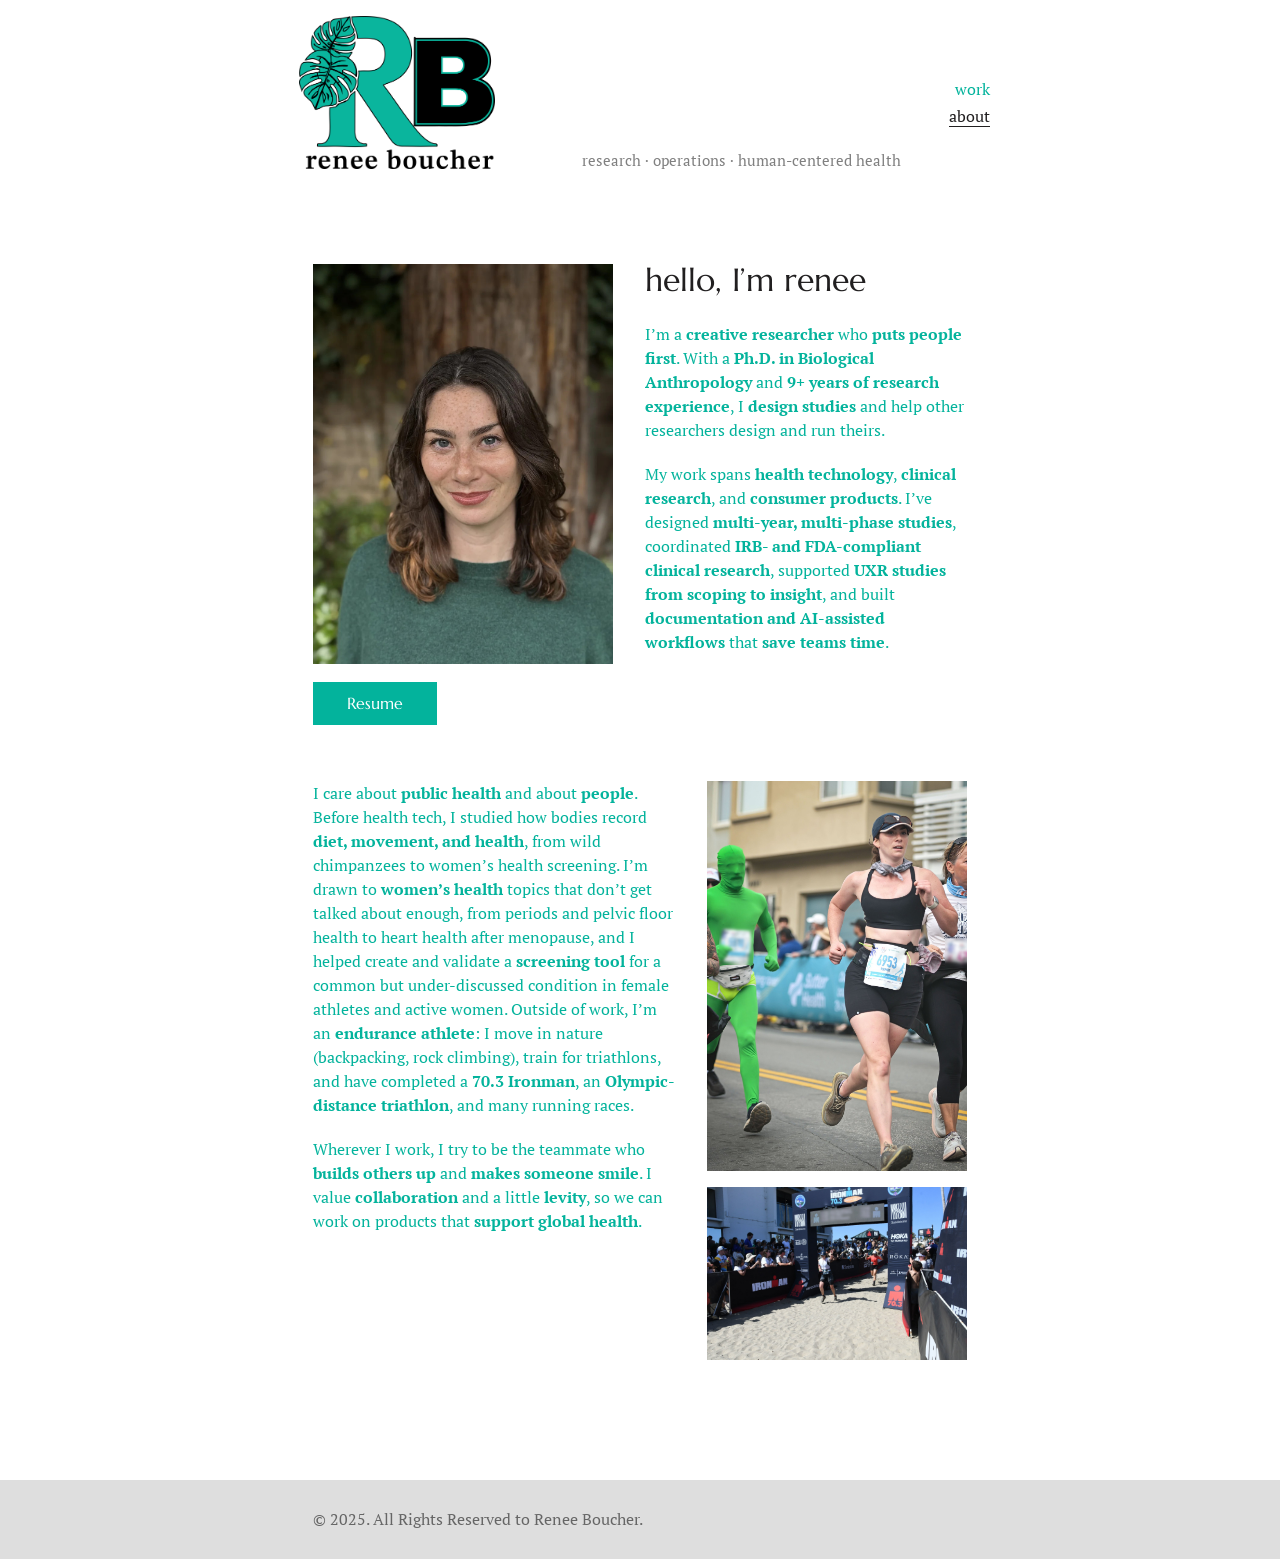
==== commit 458b4eb1: "Add files via upload" ====
--- a/about.html
+++ b/about.html
@@ -8,11 +8,12 @@
 <link rel="preconnect" href="https://fonts.googleapis.com">
 <link rel="preconnect" href="https://fonts.gstatic.com" crossorigin>
 <link href="https://fonts.googleapis.com/css2?family=Marcellus&family=PT+Serif:ital,wght@0,400;0,700;1,400&display=swap" rel="stylesheet">
-<link rel="stylesheet" href="style.css?v=20261026b">
+<link rel="stylesheet" href="style.css?v=20261026e">
+<script src="site.js?v=20261026e" defer></script>
 </head>
 <body>
 <header class="site-header">
-  <a class="logo" href="index.html" aria-label="Renee Boucher, home"><img src="assets/logo.png?v=20261026b" alt="RB monogram with a monstera leaf, 'renee boucher'"></a>
+  <a class="logo" href="index.html" aria-label="Renee Boucher, home"><img src="assets/logo.png?v=20261026e" alt="RB monogram with a monstera leaf, 'renee boucher'"></a>
   <nav class="site-nav" aria-label="Main">
     <a href="index.html">work</a>
     <a href="about.html" aria-current="page">about</a>
@@ -23,7 +24,7 @@
 
 <div class="about">
   <div class="about-left">
-    <img class="about-photo" src="assets/about-photo.jpg?v=20261026b" alt="Portrait of Renee Boucher">
+    <img class="about-photo" src="assets/about-photo.jpg?v=20261026e" alt="Portrait of Renee Boucher">
     <a class="btn" href="resume.pdf">Resume</a>
   </div>
   <div>
@@ -38,8 +39,8 @@
     <p>Wherever I work, I try to be the teammate who <b>builds others up</b> and <b>makes someone smile</b>. I value <b>collaboration</b> and a little <b>levity</b>, so we can work on products that <b>support global health</b>.</p>
   </div>
   <div class="about-photos">
-    <img src="assets/about-run.jpg?v=20261026b" alt="Renee running in a road race" loading="lazy">
-    <img src="assets/about-ironman.jpg?v=20261026b" alt="Renee running toward the finish line of the IRONMAN 70.3 Santa Cruz race" loading="lazy">
+    <img src="assets/about-run.jpg?v=20261026e" alt="Renee running in a road race" loading="lazy">
+    <img src="assets/about-ironman.jpg?v=20261026e" alt="Renee running toward the finish line of the IRONMAN 70.3 Santa Cruz race" loading="lazy">
   </div>
 </div>
 
--- a/style.css
+++ b/style.css
@@ -21,9 +21,9 @@
 .site-nav a{text-decoration:none;color:var(--teal)}
 .site-nav a[aria-current="page"]{color:var(--ink);border-bottom:1px solid var(--ink)}
 .site-nav a:hover{border-bottom:1px solid var(--teal)}
-.tagline{position:absolute;left:calc(var(--u) * 62.5);top:calc(var(--u) * 21.2);transform:translateX(-50%);margin:0;color:var(--muted);white-space:nowrap;font-family:"PT Serif",Georgia,serif;font-size:clamp(9px,1.84vw,15px);line-height:1}
-
-main{max-width:var(--page);margin:0 auto;padding:0 9.9% 120px}
+.tagline{position:absolute;left:calc(var(--u) * 62.45);top:calc(var(--u) * 19.6);transform:translate(-50%,-50%);margin:0;color:var(--muted);white-space:nowrap;font-family:"PT Serif",Georgia,serif;font-size:clamp(9px,1.84vw,15px);line-height:1}
+
+main{max-width:var(--page);margin:0 auto;padding:0 calc(var(--u) * 9.9) 120px}
 h1,h2{font-weight:400;color:var(--teal);margin:0}
 h1{font-size:32px;line-height:1.06}
 h2{font-size:32px;line-height:1.06;margin:133px 0 31px}
@@ -61,7 +61,7 @@
 .pager .next{margin-left:auto;text-align:right}
 .pager a:hover span:not([aria-hidden]){text-decoration:underline;text-underline-offset:4px}
 footer{background:var(--faint)}
-footer p{max-width:var(--page);margin:0 auto;padding:30px 9.9%;color:#666;font-family:"PT Serif",Georgia,serif}
+footer p{max-width:var(--page);margin:0 auto;padding:30px calc(var(--u) * 9.9);color:#666;font-family:"PT Serif",Georgia,serif}
 
 /* pairs and galleries */
 .pair{display:grid;grid-template-columns:1fr 1fr;gap:20px;align-items:start;margin-top:100px}
@@ -148,3 +148,72 @@
 p,li,figcaption{text-wrap:pretty}
 
 .nb{white-space:nowrap}
+
+/* grids aligned to the header: left edge = the "r" of "renee", right edge = the last letters of work / about */
+.wide-grid{margin-left:calc(var(--u) * -.86);margin-right:calc(var(--u) * -2.8)}
+.tile-title-text{display:block}
+.subtitle{font-family:"PT Serif",Georgia,serif;font-size:20px;line-height:1.2;color:var(--muted);margin:14px 0 0}
+.demo > div h2{margin:0 0 22px}
+
+/* circle of quotes */
+.quote-cluster{container-type:inline-size;width:100%;aspect-ratio:1/1;margin:0;display:flex;flex-direction:column;align-items:center;justify-content:center;gap:4.4cqw;gap:clamp(14px,4.4cqw,30px);text-align:center;color:#0a8a78}
+.quote-cluster q{quotes:none;display:block;line-height:1.2}
+.qc1{font-size:15px;font-size:max(14px,3.5cqw);max-width:52%}
+.qc2{font-size:16px;font-size:max(14.5px,3.9cqw);max-width:67%}
+.qc3{font-size:24px;font-size:max(20px,6cqw);max-width:84%}
+.qc4{font-size:19px;font-size:max(16px,4.5cqw);max-width:67%}
+.qc5{font-size:14px;font-size:max(14px,3.3cqw);max-width:60%}
+
+/* research figures: equal tiles, hover shows the paper, click enlarges */
+.fig-grid{display:grid;grid-template-columns:repeat(3,1fr);gap:18px;margin-top:40px}
+.fig-tile{position:relative;aspect-ratio:1/1;border:0;padding:0;background:#f4f4f4;cursor:zoom-in;overflow:hidden;font:inherit;color:inherit}
+.fig-tile img{width:100%;height:100%;object-fit:contain;padding:10px;box-sizing:border-box}
+.fig-cap{position:absolute;inset:0;display:flex;flex-direction:column;justify-content:center;gap:8px;padding:16px;background:rgba(6,72,62,.88);color:#fff;text-align:left;opacity:0;transition:opacity .2s;font-size:14px;line-height:1.3}
+.fig-venue{font-size:12px;opacity:.85}
+.fig-tile:hover .fig-cap,.fig-tile:focus-visible .fig-cap{opacity:1}
+.credit-line{font-size:13px;line-height:1.4;color:#777;margin:70px 0 0}
+.credit-line a{color:#777}
+
+/* artwork gallery */
+.art-grid{display:grid;grid-template-columns:repeat(3,1fr);gap:18px;margin-top:30px}
+.art-tile{aspect-ratio:1/1;border:0;padding:0;background:#f2f2f2;cursor:zoom-in;overflow:hidden}
+.art-tile img{width:100%;height:100%;object-fit:cover;transition:transform .25s}
+.art-tile:hover img,.art-tile:focus-visible img{transform:scale(1.04)}
+
+/* enlarged view */
+.lightbox{border:0;padding:0;background:transparent;width:100vw;height:100vh;max-width:100vw;max-height:100vh;overflow:hidden}
+.lightbox::backdrop{background:rgba(255,255,255,.97)}
+.lightbox[open]{display:flex;align-items:center;justify-content:center}
+.lightbox figure{margin:0;max-width:min(92vw,1400px);display:flex;flex-direction:column;align-items:center;gap:14px}
+.lightbox img{max-width:100%;max-height:76vh;width:auto;height:auto;object-fit:contain}
+.lightbox figcaption{font-size:15px;line-height:1.35;color:var(--ink);text-align:center;max-width:46rem;margin:0}
+.lightbox figcaption a{color:#067a6a}
+.lb-close,.lb-nav{position:absolute;background:none;border:0;font-family:Georgia,serif;font-size:44px;line-height:1;cursor:pointer;color:var(--ink);padding:8px 16px}
+.lb-close{top:12px;right:16px}
+.lb-nav{top:50%;transform:translateY(-50%)}
+.lb-prev{left:6px}.lb-next{right:6px}
+.lightbox.single .lb-nav{display:none}
+
+@media (hover:none) and (pointer:coarse){
+  .fig-tile{aspect-ratio:auto;display:flex;flex-direction:column;background:none;text-align:left}
+  .fig-tile img{aspect-ratio:1/1;height:auto;background:#f4f4f4}
+  .fig-cap{position:static;opacity:1;background:none;color:var(--ink);padding:8px 0}
+}
+@media (max-width:640px){
+  .wide-grid{margin-left:0;margin-right:0}
+  .art-grid{grid-template-columns:repeat(2,1fr)}
+  .fig-grid{grid-template-columns:1fr}
+  .quote-cluster{aspect-ratio:auto;gap:22px}
+  .quote-cluster q{max-width:none}
+  .qc1,.qc5{font-size:16px}.qc2{font-size:17px}.qc3{font-size:24px}.qc4{font-size:20px}
+}
+
+/* insights: text on the left, quote circle on the right (circle runs out to the same right edge as the tabs) */
+.insights-row{display:grid;grid-template-columns:minmax(0,210px) minmax(0,1fr);gap:16px;align-items:center;margin-top:133px;margin-right:calc(var(--u) * -2.8)}
+.insights-text h2{margin:0 0 24px}
+.insights-text .bullets{margin:0 0 0 14px}
+@media (max-width:640px){
+  .insights-row{grid-template-columns:1fr;margin-top:90px;margin-right:0}
+  .insights-row .quote-cluster{container-type:normal;aspect-ratio:auto;margin-top:40px;gap:22px}
+}
+.quote-cluster .key{white-space:nowrap}
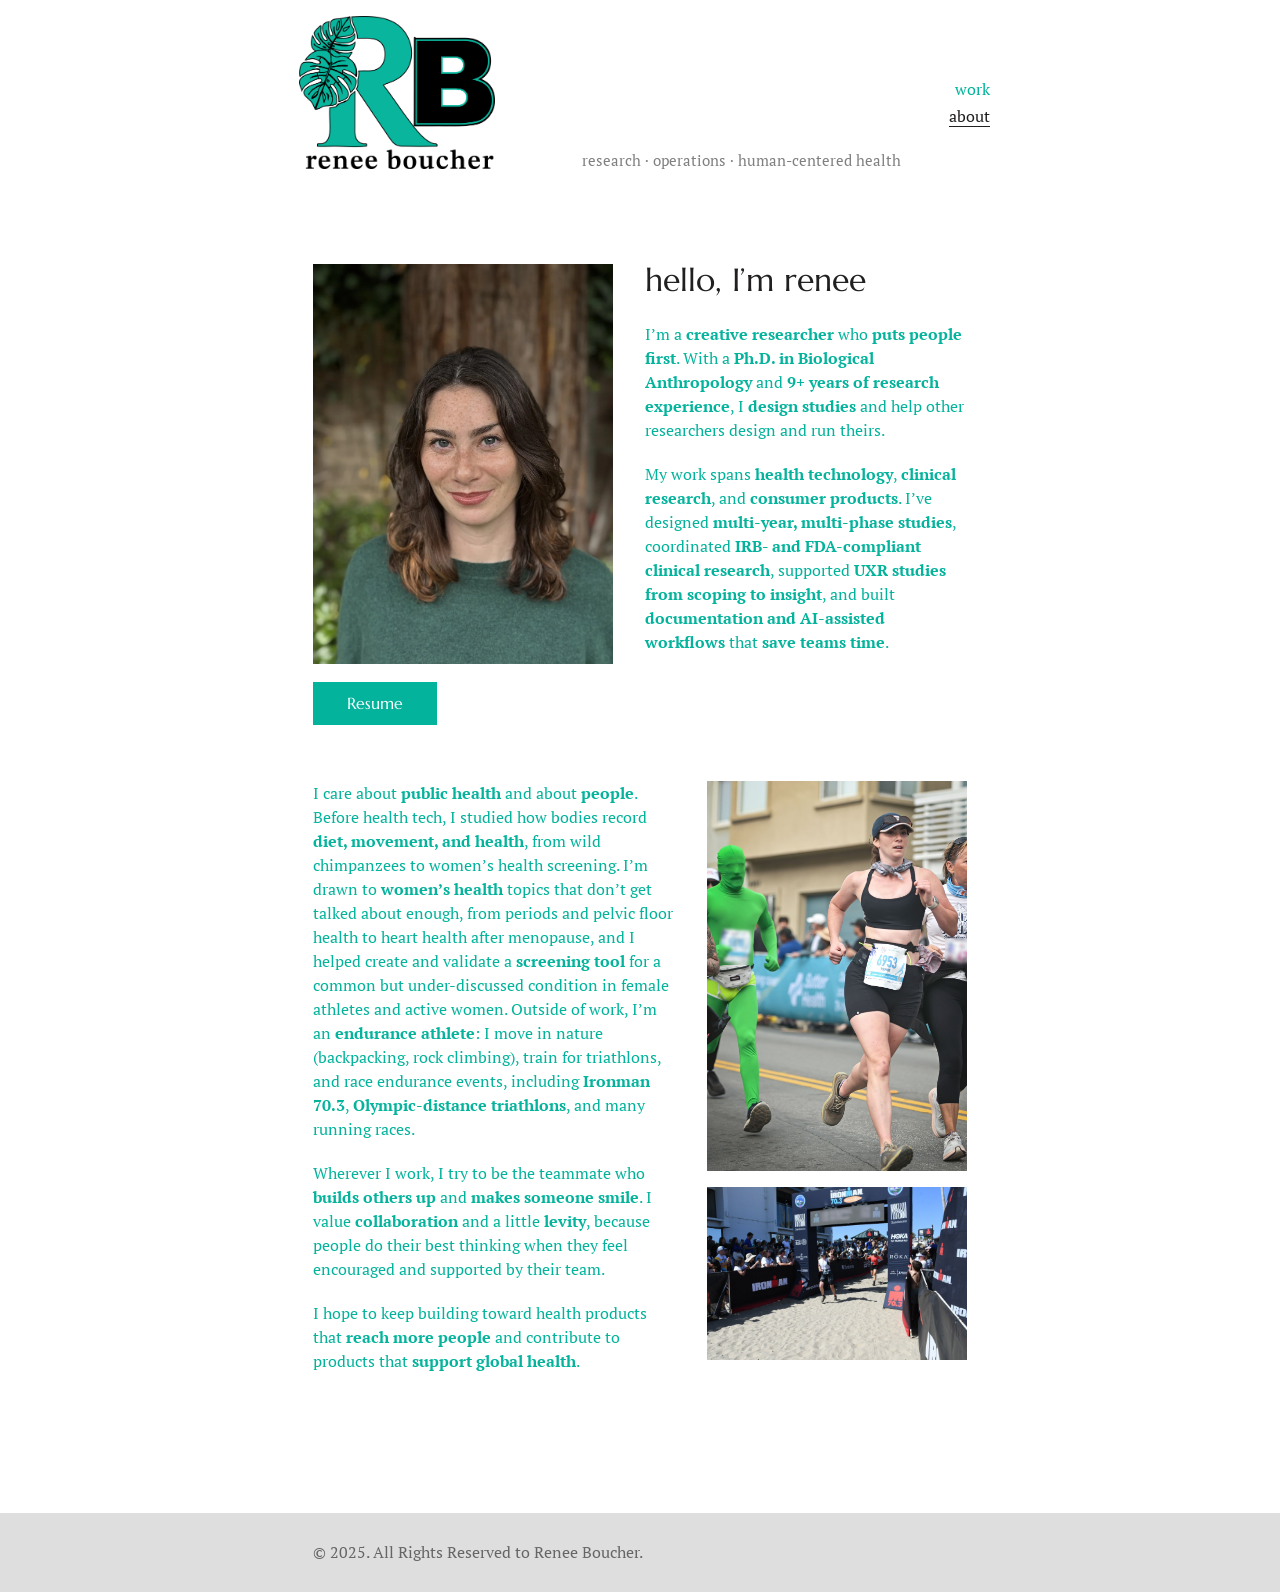
==== commit 0b9723ff: "Add files via upload" ====
--- a/about.html
+++ b/about.html
@@ -8,12 +8,24 @@
 <link rel="preconnect" href="https://fonts.googleapis.com">
 <link rel="preconnect" href="https://fonts.gstatic.com" crossorigin>
 <link href="https://fonts.googleapis.com/css2?family=Marcellus&family=PT+Serif:ital,wght@0,400;0,700;1,400&display=swap" rel="stylesheet">
-<link rel="stylesheet" href="style.css?v=20261026e">
-<script src="site.js?v=20261026e" defer></script>
+<link rel="icon" href="favicon.ico?v=20261026k" sizes="any">
+<link rel="icon" type="image/png" sizes="32x32" href="favicon-32.png?v=20261026k">
+<link rel="apple-touch-icon" href="apple-touch-icon.png?v=20261026k">
+<meta property="og:type" content="website">
+<meta property="og:site_name" content="Renee D Boucher">
+<meta property="og:title" content="about — Renee D Boucher">
+<meta property="og:description" content="Renee Boucher: research, operations, and human-centered health.">
+<meta property="og:url" content="https://rdbouche.github.io/Portfolio/about.html">
+<meta property="og:image" content="https://rdbouche.github.io/Portfolio/assets/social-preview.png">
+<meta property="og:image:width" content="1200">
+<meta property="og:image:height" content="630">
+<meta name="twitter:card" content="summary_large_image">
+<link rel="stylesheet" href="style.css?v=20261026k">
+<script src="site.js?v=20261026k" defer></script>
 </head>
 <body>
 <header class="site-header">
-  <a class="logo" href="index.html" aria-label="Renee Boucher, home"><img src="assets/logo.png?v=20261026e" alt="RB monogram with a monstera leaf, 'renee boucher'"></a>
+  <a class="logo" href="index.html" aria-label="Renee Boucher, home"><img src="assets/logo.png?v=20261026k" alt="RB monogram with a monstera leaf, 'renee boucher'"></a>
   <nav class="site-nav" aria-label="Main">
     <a href="index.html">work</a>
     <a href="about.html" aria-current="page">about</a>
@@ -24,7 +36,7 @@
 
 <div class="about">
   <div class="about-left">
-    <img class="about-photo" src="assets/about-photo.jpg?v=20261026e" alt="Portrait of Renee Boucher">
+    <img class="about-photo" src="assets/about-photo.jpg?v=20261026k" alt="Portrait of Renee Boucher">
     <a class="btn" href="resume.pdf">Resume</a>
   </div>
   <div>
@@ -35,12 +47,13 @@
 </div>
 <div class="about-row2">
   <div class="about-text">
-    <p>I care about <b>public health</b> and about <b>people</b>. Before health tech, I studied how bodies record <b>diet, movement, and health</b>, from wild chimpanzees to women’s health screening. I’m drawn to <b>women’s health</b> topics that don’t get talked about enough, from periods and pelvic floor health to heart health after menopause, and I helped create and validate a <b>screening tool</b> for a common but under-discussed condition in female athletes and active women. Outside of work, I’m an <b>endurance athlete</b>: I move in nature (backpacking, rock climbing), train for triathlons, and have completed a <b>70.3 Ironman</b>, an <b>Olympic-distance triathlon</b>, and many running races.</p>
-    <p>Wherever I work, I try to be the teammate who <b>builds others up</b> and <b>makes someone smile</b>. I value <b>collaboration</b> and a little <b>levity</b>, so we can work on products that <b>support global health</b>.</p>
+    <p>I care about <b>public health</b> and about <b>people</b>. Before health tech, I studied how bodies record <b>diet, movement, and health</b>, from wild chimpanzees to women’s health screening. I’m drawn to <b>women’s health</b> topics that don’t get talked about enough, from periods and pelvic floor health to heart health after menopause, and I helped create and validate a <b>screening tool</b> for a common but under-discussed condition in female athletes and active women. Outside of work, I’m an <b>endurance athlete</b>: I move in nature (backpacking, rock climbing), train for triathlons, and race endurance events, including <b>Ironman 70.3</b>, <b>Olympic-distance triathlons</b>, and many running races.</p>
+    <p>Wherever I work, I try to be the teammate who <b>builds others up</b> and <b>makes someone smile</b>. I value <b>collaboration</b> and a little <b>levity</b>, because people do their best thinking when they feel encouraged and supported by their team.</p>
+    <p>I hope to keep building toward health products that <b>reach more people</b> and contribute to products that <b>support global health</b>.</p>
   </div>
   <div class="about-photos">
-    <img src="assets/about-run.jpg?v=20261026e" alt="Renee running in a road race" loading="lazy">
-    <img src="assets/about-ironman.jpg?v=20261026e" alt="Renee running toward the finish line of the IRONMAN 70.3 Santa Cruz race" loading="lazy">
+    <img src="assets/about-run.jpg?v=20261026k" alt="Renee running in a road race" loading="lazy">
+    <img src="assets/about-ironman.jpg?v=20261026k" alt="Renee running toward the finish line of the IRONMAN 70.3 Santa Cruz race" loading="lazy">
   </div>
 </div>
 
--- a/style.css
+++ b/style.css
@@ -156,13 +156,13 @@
 .demo > div h2{margin:0 0 22px}
 
 /* circle of quotes */
-.quote-cluster{container-type:inline-size;width:100%;aspect-ratio:1/1;margin:0;display:flex;flex-direction:column;align-items:center;justify-content:center;gap:4.4cqw;gap:clamp(14px,4.4cqw,30px);text-align:center;color:#0a8a78}
+.quote-cluster{container-type:inline-size;width:100%;aspect-ratio:1/1;margin:0;display:flex;flex-direction:column;align-items:center;justify-content:center;gap:3.4cqw;gap:clamp(12px,3.4cqw,30px);text-align:center;color:#0a8a78}
 .quote-cluster q{quotes:none;display:block;line-height:1.2}
-.qc1{font-size:15px;font-size:max(14px,3.5cqw);max-width:52%}
-.qc2{font-size:16px;font-size:max(14.5px,3.9cqw);max-width:67%}
-.qc3{font-size:24px;font-size:max(20px,6cqw);max-width:84%}
-.qc4{font-size:19px;font-size:max(16px,4.5cqw);max-width:67%}
-.qc5{font-size:14px;font-size:max(14px,3.3cqw);max-width:60%}
+.qc1{font-size:14px;font-size:max(13.5px,3.3cqw);max-width:54%}
+.qc2{font-size:15px;font-size:max(14px,3.6cqw);max-width:68%}
+.qc3{font-size:23px;font-size:max(19px,5.4cqw);max-width:84%}
+.qc4{font-size:18px;font-size:max(15.5px,4.2cqw);max-width:68%}
+.qc5{font-size:13.5px;font-size:max(13.5px,3.1cqw);max-width:62%}
 
 /* research figures: equal tiles, hover shows the paper, click enlarges */
 .fig-grid{display:grid;grid-template-columns:repeat(3,1fr);gap:18px;margin-top:40px}
@@ -217,3 +217,12 @@
   .insights-row .quote-cluster{container-type:normal;aspect-ratio:auto;margin-top:40px;gap:22px}
 }
 .quote-cluster .key{white-space:nowrap}
+
+/* Concept A bottle with the quote circle beside it; both are the same height */
+.concept-row{display:grid;grid-template-columns:minmax(0,var(--rfr)) minmax(0,1fr);gap:20px;align-items:center;margin-top:100px;margin-right:calc(var(--u) * -2.8)}
+.concept-row > img{width:100%;aspect-ratio:var(--r);object-fit:contain;display:block}
+@media (max-width:640px){
+  .concept-row{grid-template-columns:1fr;margin-right:0;margin-top:70px}
+  .concept-row > img{max-width:190px;margin:0 auto}
+  .concept-row .quote-cluster{container-type:normal;aspect-ratio:auto;margin-top:30px;gap:22px}
+}
